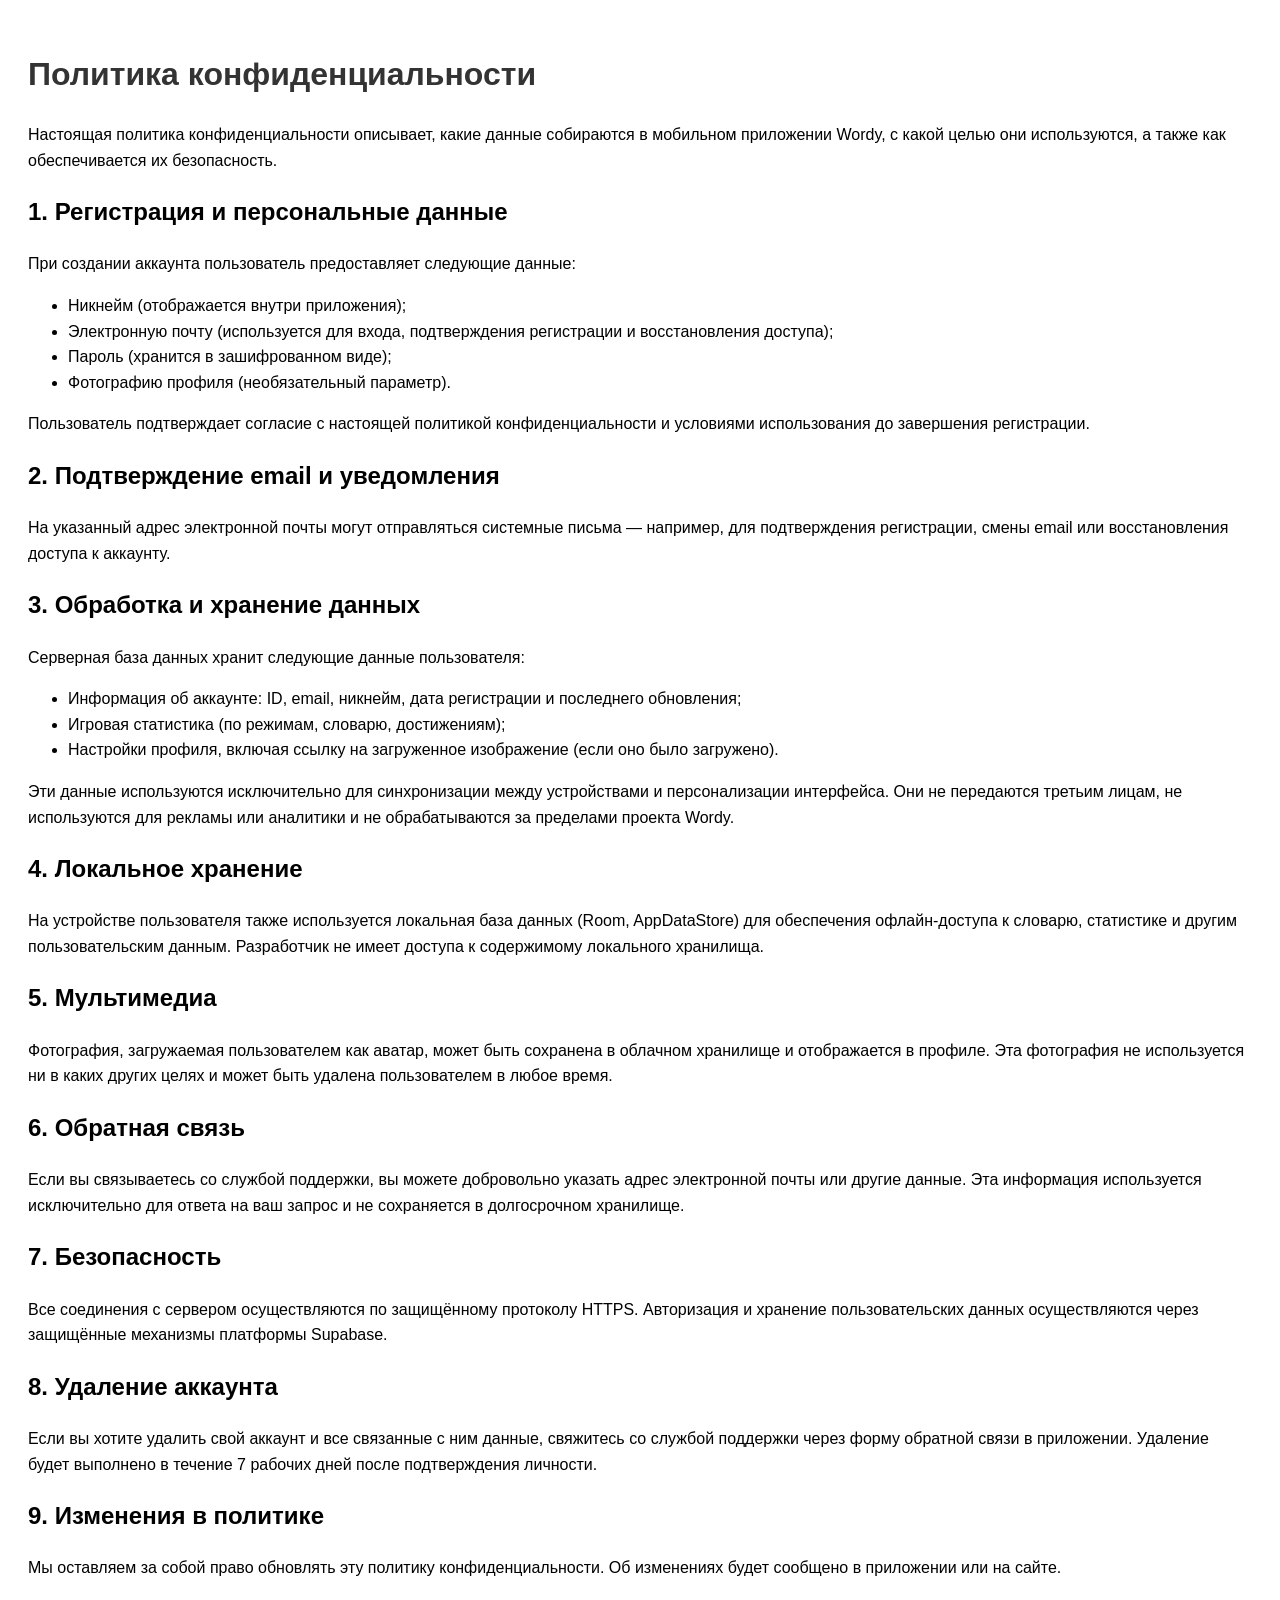
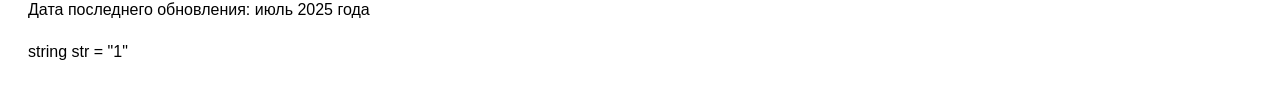
==== privacy_policy.html @ dab936bc "Add files via upload" ====
<!DOCTYPE html>
<html lang="ru">
<head>
  <meta charset="UTF-8" />
  <title>Политика конфиденциальности</title>
  <link rel="icon" type="image/png" href="ic_app.png">
  <style>
    body { font-family: sans-serif; padding: 20px; line-height: 1.6; }
    h1 { color: #333; }
  </style>
</head>
<body>
  <h1>Политика конфиденциальности</h1>
  <p>Настоящая политика конфиденциальности описывает, какие данные собираются в мобильном приложении Wordy, с какой целью они используются, а также как обеспечивается их безопасность.</p>

  <h2>1. Регистрация и персональные данные</h2>
  <p>При создании аккаунта пользователь предоставляет следующие данные:</p>
  <ul>
    <li>Никнейм (отображается внутри приложения);</li>
    <li>Электронную почту (используется для входа, подтверждения регистрации и восстановления доступа);</li>
    <li>Пароль (хранится в зашифрованном виде);</li>
    <li>Фотографию профиля (необязательный параметр).</li>
  </ul>
  <p>Пользователь подтверждает согласие с настоящей политикой конфиденциальности и условиями использования до завершения регистрации.</p>

  <h2>2. Подтверждение email и уведомления</h2>
  <p>На указанный адрес электронной почты могут отправляться системные письма — например, для подтверждения регистрации, смены email или восстановления доступа к аккаунту.</p>

  <h2>3. Обработка и хранение данных</h2>
  <p>Серверная база данных хранит следующие данные пользователя:</p>
  <ul>
    <li>Информация об аккаунте: ID, email, никнейм, дата регистрации и последнего обновления;</li>
    <li>Игровая статистика (по режимам, словарю, достижениям);</li>
    <li>Настройки профиля, включая ссылку на загруженное изображение (если оно было загружено).</li>
  </ul>
  <p>Эти данные используются исключительно для синхронизации между устройствами и персонализации интерфейса. Они не передаются третьим лицам, не используются для рекламы или аналитики и не обрабатываются за пределами проекта Wordy.</p>

  <h2>4. Локальное хранение</h2>
  <p>На устройстве пользователя также используется локальная база данных (Room, AppDataStore) для обеспечения офлайн-доступа к словарю, статистике и другим пользовательским данным. Разработчик не имеет доступа к содержимому локального хранилища.</p>

  <h2>5. Мультимедиа</h2>
  <p>Фотография, загружаемая пользователем как аватар, может быть сохранена в облачном хранилище и отображается в профиле. Эта фотография не используется ни в каких других целях и может быть удалена пользователем в любое время.</p>

  <h2>6. Обратная связь</h2>
  <p>Если вы связываетесь со службой поддержки, вы можете добровольно указать адрес электронной почты или другие данные. Эта информация используется исключительно для ответа на ваш запрос и не сохраняется в долгосрочном хранилище.</p>

  <h2>7. Безопасность</h2>
  <p>Все соединения с сервером осуществляются по защищённому протоколу HTTPS. Авторизация и хранение пользовательских данных осуществляются через защищённые механизмы платформы Supabase.</p>

  <h2>8. Удаление аккаунта</h2>
  <p>Если вы хотите удалить свой аккаунт и все связанные с ним данные, свяжитесь со службой поддержки через форму обратной связи в приложении. Удаление будет выполнено в течение 7 рабочих дней после подтверждения личности.</p>

  <h2>9. Изменения в политике</h2>
  <p>Мы оставляем за собой право обновлять эту политику конфиденциальности. Об изменениях будет сообщено в приложении или на сайте.</p>

  <p>Дата последнего обновления: июль 2025 года</p>
</body>
</html>

string str = "1"
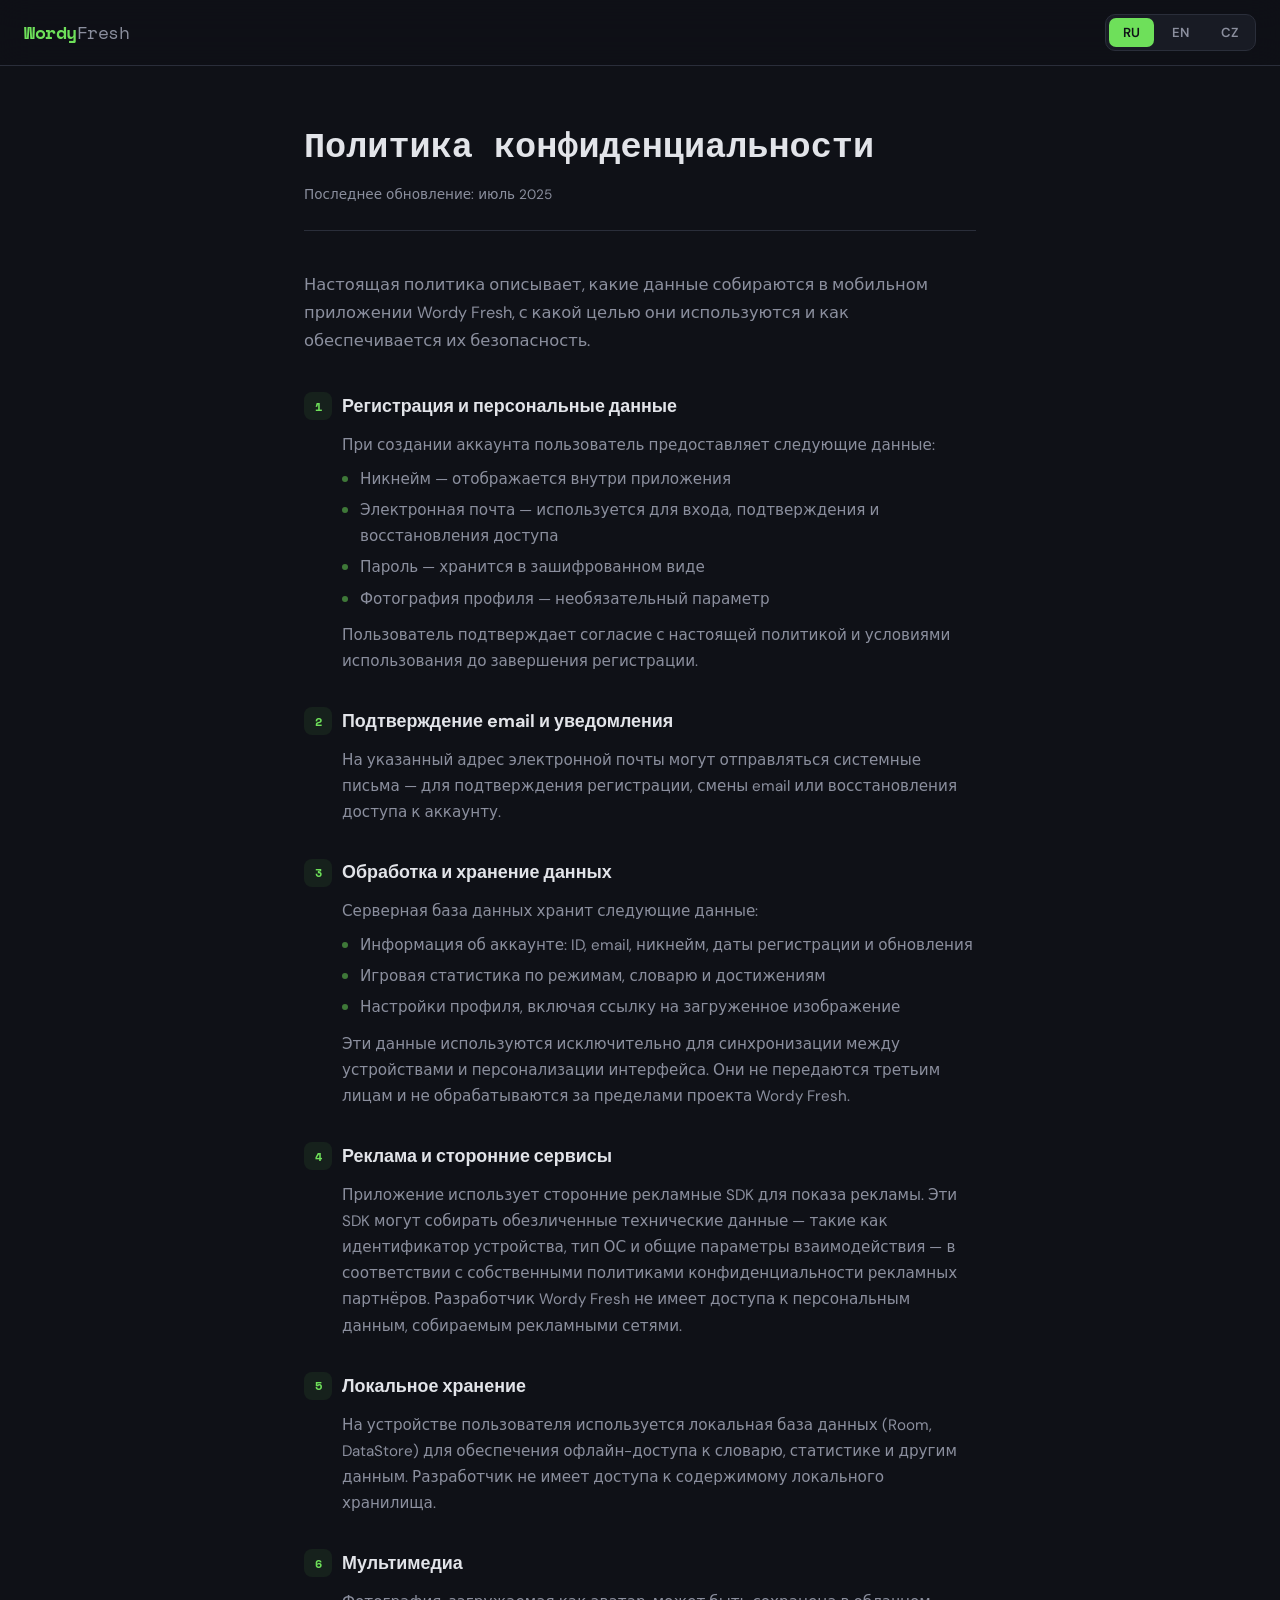
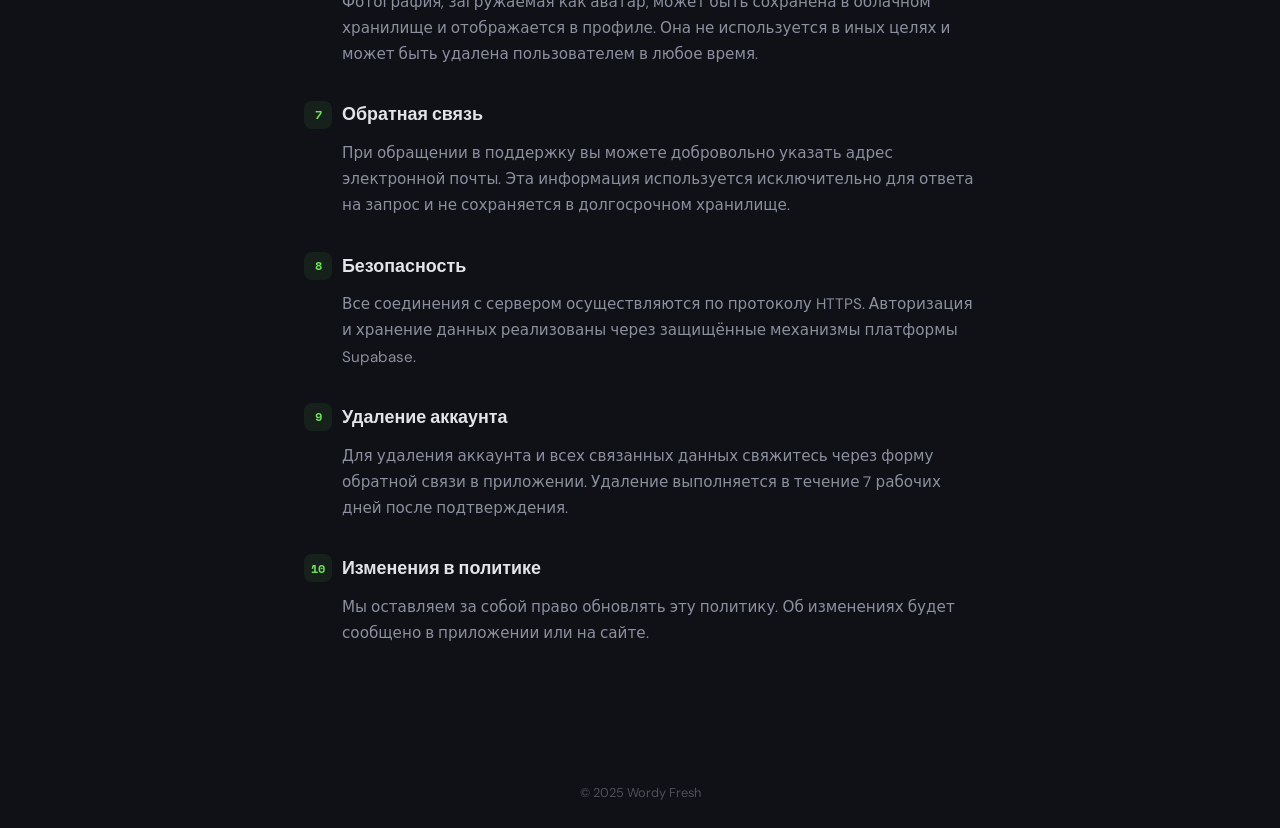
==== commit 7e21b42c: "Update privacy_policy.html" ====
--- a/privacy_policy.html
+++ b/privacy_policy.html
@@ -2,59 +2,397 @@
 <html lang="ru">
 <head>
   <meta charset="UTF-8" />
-  <title>Политика конфиденциальности</title>
-  <link rel="icon" type="image/png" href="ic_app.png">
+  <meta name="viewport" content="width=device-width, initial-scale=1.0" />
+  <title>Wordy Fresh — Privacy Policy</title>
+  <link rel="icon" type="image/png" href="img/ic_app.png">
+  <link href="https://fonts.googleapis.com/css2?family=DM+Sans:ital,wght@0,400;0,500;0,700;1,400&family=Space+Mono:wght@700&display=swap" rel="stylesheet">
   <style>
-    body { font-family: sans-serif; padding: 20px; line-height: 1.6; }
-    h1 { color: #333; }
+    *, *::before, *::after { margin: 0; padding: 0; box-sizing: border-box; }
+
+    :root {
+      --bg: #0f1117;
+      --surface: #181b24;
+      --border: #2a2e3a;
+      --text: #e2e4e9;
+      --text-muted: #8b8f9e;
+      --accent: #6ee05a;
+      --accent-dim: rgba(110, 224, 90, 0.08);
+      --radius: 14px;
+    }
+
+    body {
+      font-family: 'DM Sans', system-ui, sans-serif;
+      background: var(--bg);
+      color: var(--text);
+      line-height: 1.72;
+      min-height: 100vh;
+    }
+
+    .top-bar {
+      position: sticky;
+      top: 0;
+      z-index: 10;
+      display: flex;
+      align-items: center;
+      justify-content: space-between;
+      padding: 14px 24px;
+      background: rgba(15, 17, 23, 0.82);
+      backdrop-filter: blur(16px);
+      -webkit-backdrop-filter: blur(16px);
+      border-bottom: 1px solid var(--border);
+    }
+
+    .logo {
+      font-family: 'Space Mono', monospace;
+      font-size: 1.15rem;
+      font-weight: 700;
+      color: var(--accent);
+      letter-spacing: -0.5px;
+    }
+
+    .logo span { color: var(--text-muted); font-weight: 400; }
+
+    .lang-switch {
+      display: flex;
+      gap: 4px;
+      background: var(--surface);
+      border: 1px solid var(--border);
+      border-radius: 10px;
+      padding: 3px;
+    }
+
+    .lang-btn {
+      font-family: 'DM Sans', sans-serif;
+      font-size: 0.82rem;
+      font-weight: 600;
+      padding: 6px 14px;
+      border: none;
+      border-radius: 7px;
+      background: transparent;
+      color: var(--text-muted);
+      cursor: pointer;
+      transition: all 0.2s ease;
+    }
+
+    .lang-btn:hover { color: var(--text); }
+    .lang-btn.active {
+      background: var(--accent);
+      color: var(--bg);
+    }
+
+    .wrapper {
+      max-width: 720px;
+      margin: 0 auto;
+      padding: 48px 24px 80px;
+    }
+
+    .page-title {
+      font-family: 'Space Mono', monospace;
+      font-size: clamp(1.6rem, 4vw, 2.2rem);
+      font-weight: 700;
+      margin-bottom: 8px;
+      color: var(--text);
+    }
+
+    .updated {
+      font-size: 0.85rem;
+      color: var(--text-muted);
+      margin-bottom: 40px;
+      padding-bottom: 24px;
+      border-bottom: 1px solid var(--border);
+    }
+
+    .intro {
+      font-size: 1.02rem;
+      color: var(--text-muted);
+      margin-bottom: 36px;
+    }
+
+    .section {
+      margin-bottom: 32px;
+    }
+
+    .section-number {
+      display: inline-flex;
+      align-items: center;
+      justify-content: center;
+      width: 28px;
+      height: 28px;
+      font-family: 'Space Mono', monospace;
+      font-size: 0.78rem;
+      font-weight: 700;
+      color: var(--accent);
+      background: var(--accent-dim);
+      border-radius: 8px;
+      margin-right: 10px;
+      flex-shrink: 0;
+    }
+
+    .section-heading {
+      display: flex;
+      align-items: center;
+      margin-bottom: 10px;
+    }
+
+    .section h2 {
+      font-family: 'DM Sans', sans-serif;
+      font-size: 1.12rem;
+      font-weight: 700;
+      color: var(--text);
+    }
+
+    .section p,
+    .section ul {
+      color: var(--text-muted);
+      font-size: 0.95rem;
+      padding-left: 38px;
+    }
+
+    .section ul {
+      list-style: none;
+      margin-top: 8px;
+    }
+
+    .section ul li {
+      position: relative;
+      padding-left: 18px;
+      margin-bottom: 5px;
+    }
+
+    .section ul li::before {
+      content: '';
+      position: absolute;
+      left: 0;
+      top: 10px;
+      width: 6px;
+      height: 6px;
+      border-radius: 50%;
+      background: var(--accent);
+      opacity: 0.5;
+    }
+
+    .section p + p,
+    .section ul + p {
+      margin-top: 10px;
+    }
+
+    .lang-content { display: none; }
+    .lang-content.visible { display: block; }
+
+    .footer {
+      text-align: center;
+      padding: 24px;
+      font-size: 0.8rem;
+      color: var(--text-muted);
+      opacity: 0.5;
+    }
+
+    .lang-content.visible .section {
+      animation: slideUp 0.3s ease both;
+    }
+    .lang-content.visible .section:nth-child(2) { animation-delay: 0.03s; }
+    .lang-content.visible .section:nth-child(3) { animation-delay: 0.06s; }
+    .lang-content.visible .section:nth-child(4) { animation-delay: 0.09s; }
+    .lang-content.visible .section:nth-child(5) { animation-delay: 0.12s; }
+    .lang-content.visible .section:nth-child(6) { animation-delay: 0.15s; }
+    .lang-content.visible .section:nth-child(7) { animation-delay: 0.18s; }
+    .lang-content.visible .section:nth-child(8) { animation-delay: 0.21s; }
+    .lang-content.visible .section:nth-child(9) { animation-delay: 0.24s; }
+    .lang-content.visible .section:nth-child(10) { animation-delay: 0.27s; }
+    .lang-content.visible .section:nth-child(11) { animation-delay: 0.30s; }
+
+    @keyframes slideUp {
+      from { opacity: 0; transform: translateY(12px); }
+      to   { opacity: 1; transform: translateY(0); }
+    }
+
+    @media (max-width: 480px) {
+      .top-bar { padding: 12px 16px; }
+      .wrapper { padding: 32px 18px 60px; }
+      .lang-btn { padding: 5px 10px; font-size: 0.78rem; }
+      .section p, .section ul { padding-left: 0; }
+    }
   </style>
 </head>
 <body>
-  <h1>Политика конфиденциальности</h1>
-  <p>Настоящая политика конфиденциальности описывает, какие данные собираются в мобильном приложении Wordy, с какой целью они используются, а также как обеспечивается их безопасность.</p>
-
-  <h2>1. Регистрация и персональные данные</h2>
-  <p>При создании аккаунта пользователь предоставляет следующие данные:</p>
-  <ul>
-    <li>Никнейм (отображается внутри приложения);</li>
-    <li>Электронную почту (используется для входа, подтверждения регистрации и восстановления доступа);</li>
-    <li>Пароль (хранится в зашифрованном виде);</li>
-    <li>Фотографию профиля (необязательный параметр).</li>
-  </ul>
-  <p>Пользователь подтверждает согласие с настоящей политикой конфиденциальности и условиями использования до завершения регистрации.</p>
-
-  <h2>2. Подтверждение email и уведомления</h2>
-  <p>На указанный адрес электронной почты могут отправляться системные письма — например, для подтверждения регистрации, смены email или восстановления доступа к аккаунту.</p>
-
-  <h2>3. Обработка и хранение данных</h2>
-  <p>Серверная база данных хранит следующие данные пользователя:</p>
-  <ul>
-    <li>Информация об аккаунте: ID, email, никнейм, дата регистрации и последнего обновления;</li>
-    <li>Игровая статистика (по режимам, словарю, достижениям);</li>
-    <li>Настройки профиля, включая ссылку на загруженное изображение (если оно было загружено).</li>
-  </ul>
-  <p>Эти данные используются исключительно для синхронизации между устройствами и персонализации интерфейса. Они не передаются третьим лицам, не используются для рекламы или аналитики и не обрабатываются за пределами проекта Wordy.</p>
-
-  <h2>4. Локальное хранение</h2>
-  <p>На устройстве пользователя также используется локальная база данных (Room, AppDataStore) для обеспечения офлайн-доступа к словарю, статистике и другим пользовательским данным. Разработчик не имеет доступа к содержимому локального хранилища.</p>
-
-  <h2>5. Мультимедиа</h2>
-  <p>Фотография, загружаемая пользователем как аватар, может быть сохранена в облачном хранилище и отображается в профиле. Эта фотография не используется ни в каких других целях и может быть удалена пользователем в любое время.</p>
-
-  <h2>6. Обратная связь</h2>
-  <p>Если вы связываетесь со службой поддержки, вы можете добровольно указать адрес электронной почты или другие данные. Эта информация используется исключительно для ответа на ваш запрос и не сохраняется в долгосрочном хранилище.</p>
-
-  <h2>7. Безопасность</h2>
-  <p>Все соединения с сервером осуществляются по защищённому протоколу HTTPS. Авторизация и хранение пользовательских данных осуществляются через защищённые механизмы платформы Supabase.</p>
-
-  <h2>8. Удаление аккаунта</h2>
-  <p>Если вы хотите удалить свой аккаунт и все связанные с ним данные, свяжитесь со службой поддержки через форму обратной связи в приложении. Удаление будет выполнено в течение 7 рабочих дней после подтверждения личности.</p>
-
-  <h2>9. Изменения в политике</h2>
-  <p>Мы оставляем за собой право обновлять эту политику конфиденциальности. Об изменениях будет сообщено в приложении или на сайте.</p>
-
-  <p>Дата последнего обновления: июль 2025 года</p>
+
+  <header class="top-bar">
+    <div class="logo">Wordy<span>Fresh</span></div>
+    <nav class="lang-switch">
+      <button class="lang-btn active" data-lang="ru">RU</button>
+      <button class="lang-btn" data-lang="en">EN</button>
+      <button class="lang-btn" data-lang="cs">CZ</button>
+    </nav>
+  </header>
+
+  <main class="wrapper">
+
+    <!-- ════════ RUSSIAN ════════ -->
+    <div class="lang-content visible" id="lang-ru">
+      <h1 class="page-title">Политика конфиденциальности</h1>
+      <p class="updated">Последнее обновление: июль 2025</p>
+      <p class="intro">Настоящая политика описывает, какие данные собираются в мобильном приложении Wordy Fresh, с какой целью они используются и как обеспечивается их безопасность.</p>
+
+      <div class="section"><div class="section-heading"><span class="section-number">1</span><h2>Регистрация и персональные данные</h2></div>
+        <p>При создании аккаунта пользователь предоставляет следующие данные:</p>
+        <ul>
+          <li>Никнейм — отображается внутри приложения</li>
+          <li>Электронная почта — используется для входа, подтверждения и восстановления доступа</li>
+          <li>Пароль — хранится в зашифрованном виде</li>
+          <li>Фотография профиля — необязательный параметр</li>
+        </ul>
+        <p>Пользователь подтверждает согласие с настоящей политикой и условиями использования до завершения регистрации.</p></div>
+
+      <div class="section"><div class="section-heading"><span class="section-number">2</span><h2>Подтверждение email и уведомления</h2></div>
+        <p>На указанный адрес электронной почты могут отправляться системные письма — для подтверждения регистрации, смены email или восстановления доступа к аккаунту.</p></div>
+
+      <div class="section"><div class="section-heading"><span class="section-number">3</span><h2>Обработка и хранение данных</h2></div>
+        <p>Серверная база данных хранит следующие данные:</p>
+        <ul>
+          <li>Информация об аккаунте: ID, email, никнейм, даты регистрации и обновления</li>
+          <li>Игровая статистика по режимам, словарю и достижениям</li>
+          <li>Настройки профиля, включая ссылку на загруженное изображение</li>
+        </ul>
+        <p>Эти данные используются исключительно для синхронизации между устройствами и персонализации интерфейса. Они не передаются третьим лицам и не обрабатываются за пределами проекта Wordy Fresh.</p></div>
+
+      <div class="section"><div class="section-heading"><span class="section-number">4</span><h2>Реклама и сторонние сервисы</h2></div>
+        <p>Приложение использует сторонние рекламные SDK для показа рекламы. Эти SDK могут собирать обезличенные технические данные — такие как идентификатор устройства, тип ОС и общие параметры взаимодействия — в соответствии с собственными политиками конфиденциальности рекламных партнёров. Разработчик Wordy Fresh не имеет доступа к персональным данным, собираемым рекламными сетями.</p></div>
+
+      <div class="section"><div class="section-heading"><span class="section-number">5</span><h2>Локальное хранение</h2></div>
+        <p>На устройстве пользователя используется локальная база данных (Room, DataStore) для обеспечения офлайн-доступа к словарю, статистике и другим данным. Разработчик не имеет доступа к содержимому локального хранилища.</p></div>
+
+      <div class="section"><div class="section-heading"><span class="section-number">6</span><h2>Мультимедиа</h2></div>
+        <p>Фотография, загружаемая как аватар, может быть сохранена в облачном хранилище и отображается в профиле. Она не используется в иных целях и может быть удалена пользователем в любое время.</p></div>
+
+      <div class="section"><div class="section-heading"><span class="section-number">7</span><h2>Обратная связь</h2></div>
+        <p>При обращении в поддержку вы можете добровольно указать адрес электронной почты. Эта информация используется исключительно для ответа на запрос и не сохраняется в долгосрочном хранилище.</p></div>
+
+      <div class="section"><div class="section-heading"><span class="section-number">8</span><h2>Безопасность</h2></div>
+        <p>Все соединения с сервером осуществляются по протоколу HTTPS. Авторизация и хранение данных реализованы через защищённые механизмы платформы Supabase.</p></div>
+
+      <div class="section"><div class="section-heading"><span class="section-number">9</span><h2>Удаление аккаунта</h2></div>
+        <p>Для удаления аккаунта и всех связанных данных свяжитесь через форму обратной связи в приложении. Удаление выполняется в течение 7 рабочих дней после подтверждения.</p></div>
+
+      <div class="section"><div class="section-heading"><span class="section-number">10</span><h2>Изменения в политике</h2></div>
+        <p>Мы оставляем за собой право обновлять эту политику. Об изменениях будет сообщено в приложении или на сайте.</p></div>
+    </div>
+
+    <!-- ════════ ENGLISH ════════ -->
+    <div class="lang-content" id="lang-en">
+      <h1 class="page-title">Privacy Policy</h1>
+      <p class="updated">Last updated: July 2025</p>
+      <p class="intro">This policy describes what data is collected by the Wordy Fresh mobile application, how it is used, and how its security is ensured.</p>
+
+      <div class="section"><div class="section-heading"><span class="section-number">1</span><h2>Registration &amp; Personal Data</h2></div>
+        <p>When creating an account, the user provides the following information:</p>
+        <ul>
+          <li>Nickname — displayed within the app</li>
+          <li>Email address — used for login, confirmation, and account recovery</li>
+          <li>Password — stored in encrypted form</li>
+          <li>Profile photo — optional</li>
+        </ul>
+        <p>The user confirms agreement with this privacy policy and the terms of use before completing registration.</p></div>
+
+      <div class="section"><div class="section-heading"><span class="section-number">2</span><h2>Email Verification &amp; Notifications</h2></div>
+        <p>System emails may be sent to the provided email address — for registration confirmation, email changes, or account recovery.</p></div>
+
+      <div class="section"><div class="section-heading"><span class="section-number">3</span><h2>Data Processing &amp; Storage</h2></div>
+        <p>The server database stores the following user data:</p>
+        <ul>
+          <li>Account information: ID, email, nickname, registration and update dates</li>
+          <li>Game statistics by mode, dictionary, and achievements</li>
+          <li>Profile settings, including a link to the uploaded image</li>
+        </ul>
+        <p>This data is used solely for cross-device synchronization and interface personalization. It is not shared with third parties and is not processed outside the Wordy Fresh project.</p></div>
+
+      <div class="section"><div class="section-heading"><span class="section-number">4</span><h2>Advertising &amp; Third-Party Services</h2></div>
+        <p>The app uses third-party advertising SDKs to display ads. These SDKs may collect anonymized technical data — such as device identifier, OS type, and general interaction parameters — in accordance with the advertising partners' own privacy policies. The developer of Wordy Fresh does not have access to personal data collected by ad networks.</p></div>
+
+      <div class="section"><div class="section-heading"><span class="section-number">5</span><h2>Local Storage</h2></div>
+        <p>A local database (Room, DataStore) is used on the user's device to provide offline access to the dictionary, statistics, and other data. The developer does not have access to the contents of local storage.</p></div>
+
+      <div class="section"><div class="section-heading"><span class="section-number">6</span><h2>Media</h2></div>
+        <p>A photo uploaded as an avatar may be stored in cloud storage and displayed in the user's profile. It is not used for any other purpose and can be deleted by the user at any time.</p></div>
+
+      <div class="section"><div class="section-heading"><span class="section-number">7</span><h2>Feedback</h2></div>
+        <p>When contacting support, you may voluntarily provide your email address. This information is used solely to respond to your request and is not retained in long-term storage.</p></div>
+
+      <div class="section"><div class="section-heading"><span class="section-number">8</span><h2>Security</h2></div>
+        <p>All server connections are made over HTTPS. Authentication and data storage are implemented through the secure mechanisms of the Supabase platform.</p></div>
+
+      <div class="section"><div class="section-heading"><span class="section-number">9</span><h2>Account Deletion</h2></div>
+        <p>To delete your account and all associated data, contact us via the in-app feedback form. Deletion is completed within 7 business days after confirmation.</p></div>
+
+      <div class="section"><div class="section-heading"><span class="section-number">10</span><h2>Policy Changes</h2></div>
+        <p>We reserve the right to update this policy. Changes will be communicated through the app or on the website.</p></div>
+    </div>
+
+    <!-- ════════ CZECH ════════ -->
+    <div class="lang-content" id="lang-cs">
+      <h1 class="page-title">Zásady ochrany osobních údajů</h1>
+      <p class="updated">Poslední aktualizace: červenec 2025</p>
+      <p class="intro">Tyto zásady popisují, jaká data mobilní aplikace Wordy Fresh shromažďuje, za jakým účelem je používá a jak zajišťuje jejich bezpečnost.</p>
+
+      <div class="section"><div class="section-heading"><span class="section-number">1</span><h2>Registrace a osobní údaje</h2></div>
+        <p>Při vytváření účtu uživatel poskytne následující údaje:</p>
+        <ul>
+          <li>Přezdívka — zobrazuje se v aplikaci</li>
+          <li>E-mailová adresa — slouží k přihlášení, potvrzení a obnovení přístupu</li>
+          <li>Heslo — uloženo v zašifrované podobě</li>
+          <li>Profilová fotografie — volitelný údaj</li>
+        </ul>
+        <p>Uživatel potvrzuje souhlas s těmito zásadami a podmínkami používání před dokončením registrace.</p></div>
+
+      <div class="section"><div class="section-heading"><span class="section-number">2</span><h2>Ověření e-mailu a oznámení</h2></div>
+        <p>Na zadanou e-mailovou adresu mohou být zasílány systémové zprávy — pro potvrzení registrace, změnu e-mailu nebo obnovení přístupu k účtu.</p></div>
+
+      <div class="section"><div class="section-heading"><span class="section-number">3</span><h2>Zpracování a ukládání dat</h2></div>
+        <p>Serverová databáze uchovává následující údaje:</p>
+        <ul>
+          <li>Informace o účtu: ID, e-mail, přezdívka, datum registrace a aktualizace</li>
+          <li>Herní statistiky podle režimu, slovníku a úspěchů</li>
+          <li>Nastavení profilu včetně odkazu na nahraný obrázek</li>
+        </ul>
+        <p>Tato data slouží výhradně k synchronizaci mezi zařízeními a personalizaci rozhraní. Nejsou sdílena s třetími stranami a nejsou zpracovávána mimo projekt Wordy Fresh.</p></div>
+
+      <div class="section"><div class="section-heading"><span class="section-number">4</span><h2>Reklama a služby třetích stran</h2></div>
+        <p>Aplikace využívá reklamní SDK třetích stran k zobrazování reklam. Tyto SDK mohou shromažďovat anonymizovaná technická data — jako identifikátor zařízení, typ OS a obecné parametry interakce — v souladu s vlastními zásadami ochrany soukromí reklamních partnerů. Vývojář Wordy Fresh nemá přístup k osobním údajům shromážděným reklamními sítěmi.</p></div>
+
+      <div class="section"><div class="section-heading"><span class="section-number">5</span><h2>Místní úložiště</h2></div>
+        <p>Na zařízení uživatele se používá místní databáze (Room, DataStore) pro offline přístup ke slovníku, statistikám a dalším údajům. Vývojář nemá přístup k obsahu místního úložiště.</p></div>
+
+      <div class="section"><div class="section-heading"><span class="section-number">6</span><h2>Multimédia</h2></div>
+        <p>Fotografie nahraná jako avatar může být uložena v cloudovém úložišti a zobrazena v profilu. Není používána k žádným jiným účelům a uživatel ji může kdykoli smazat.</p></div>
+
+      <div class="section"><div class="section-heading"><span class="section-number">7</span><h2>Zpětná vazba</h2></div>
+        <p>Při kontaktování podpory můžete dobrovolně uvést svou e-mailovou adresu. Tyto údaje slouží výhradně k odpovědi na váš dotaz a nejsou dlouhodobě uchovávány.</p></div>
+
+      <div class="section"><div class="section-heading"><span class="section-number">8</span><h2>Bezpečnost</h2></div>
+        <p>Veškerá spojení se serverem probíhají prostřednictvím protokolu HTTPS. Autentizace a ukládání dat jsou realizovány prostřednictvím zabezpečených mechanismů platformy Supabase.</p></div>
+
+      <div class="section"><div class="section-heading"><span class="section-number">9</span><h2>Smazání účtu</h2></div>
+        <p>Pro smazání účtu a všech souvisejících dat nás kontaktujte prostřednictvím formuláře zpětné vazby v aplikaci. Smazání bude provedeno do 7 pracovních dnů po potvrzení.</p></div>
+
+      <div class="section"><div class="section-heading"><span class="section-number">10</span><h2>Změny zásad</h2></div>
+        <p>Vyhrazujeme si právo tyto zásady aktualizovat. O změnách budeme informovat prostřednictvím aplikace nebo na webových stránkách.</p></div>
+    </div>
+
+  </main>
+
+  <footer class="footer">© 2025 Wordy Fresh</footer>
+
+  <script>
+    document.querySelectorAll('.lang-btn').forEach(btn => {
+      btn.addEventListener('click', () => {
+        document.querySelectorAll('.lang-btn').forEach(b => b.classList.remove('active'));
+        btn.classList.add('active');
+
+        const lang = btn.dataset.lang;
+        document.documentElement.lang = lang;
+        document.querySelectorAll('.lang-content').forEach(c => c.classList.remove('visible'));
+        document.getElementById('lang-' + lang).classList.add('visible');
+      });
+    });
+  </script>
 </body>
 </html>
-
-string str = "1"
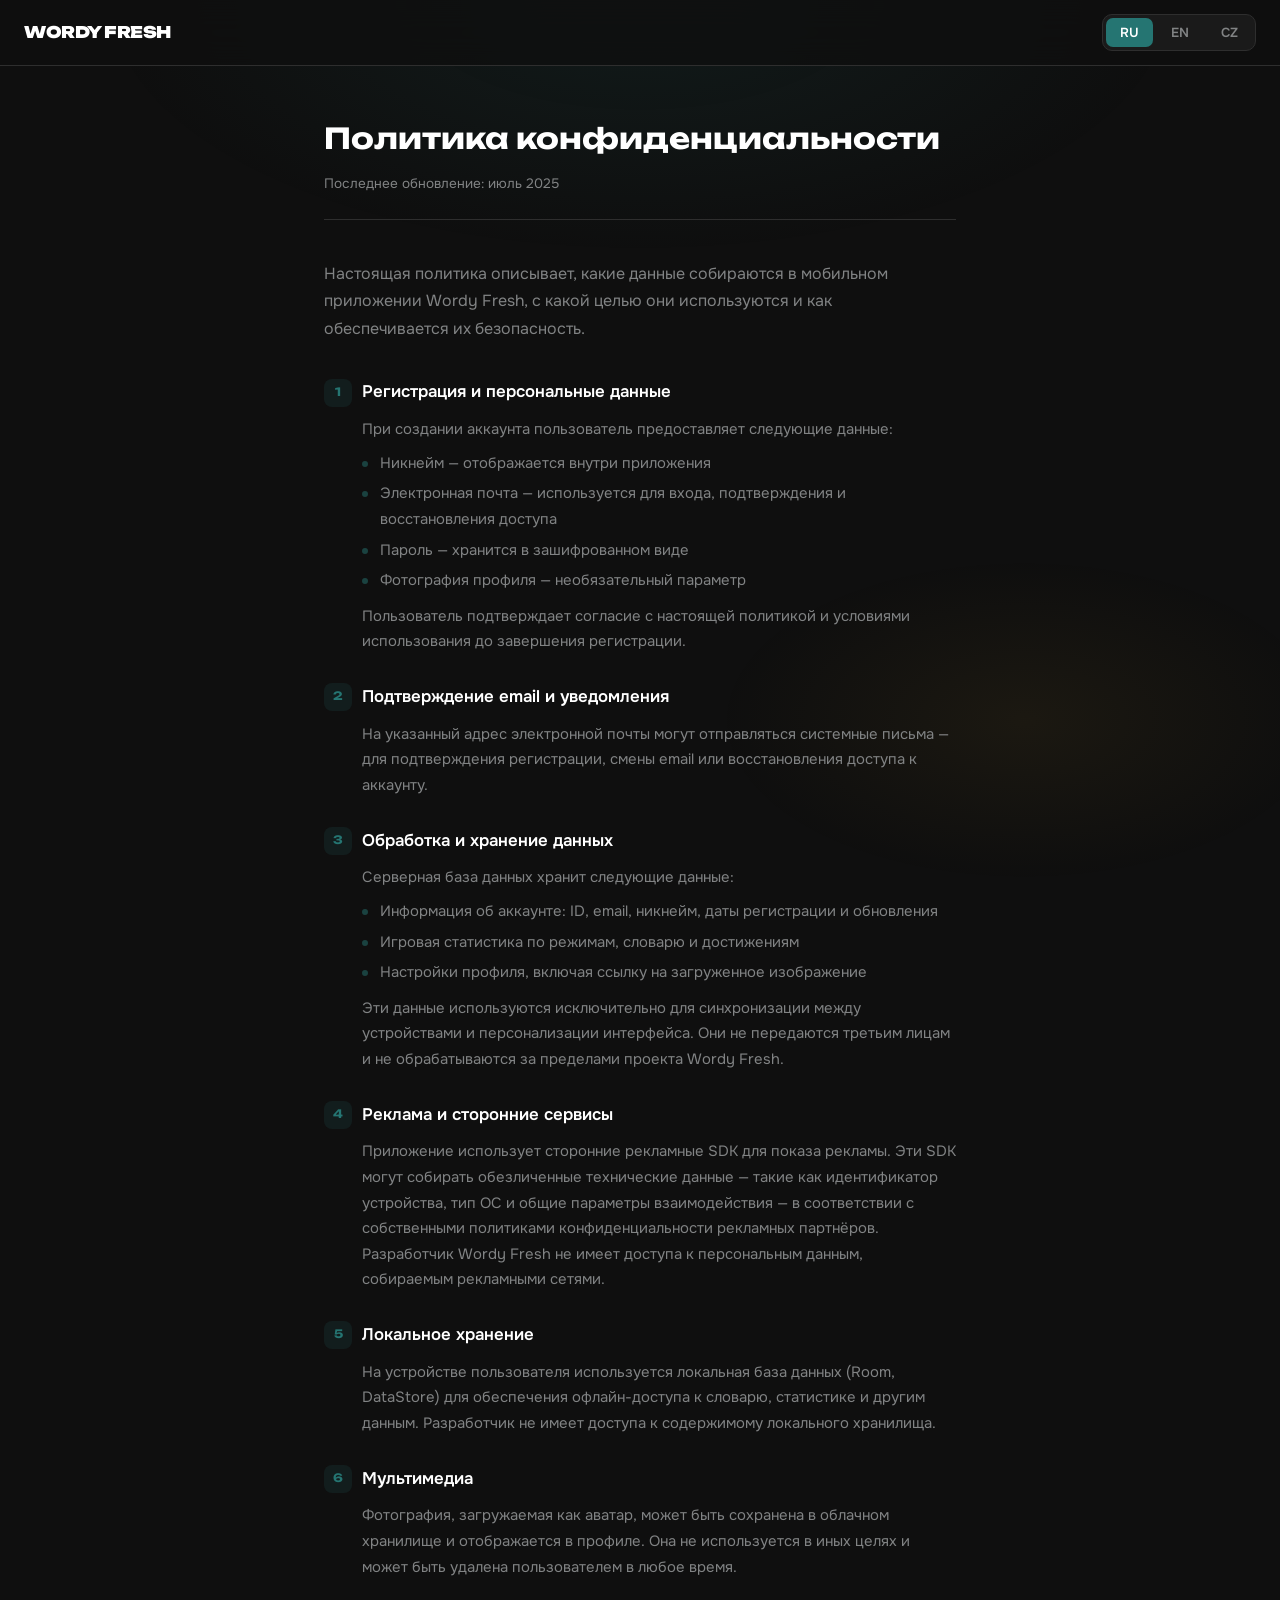
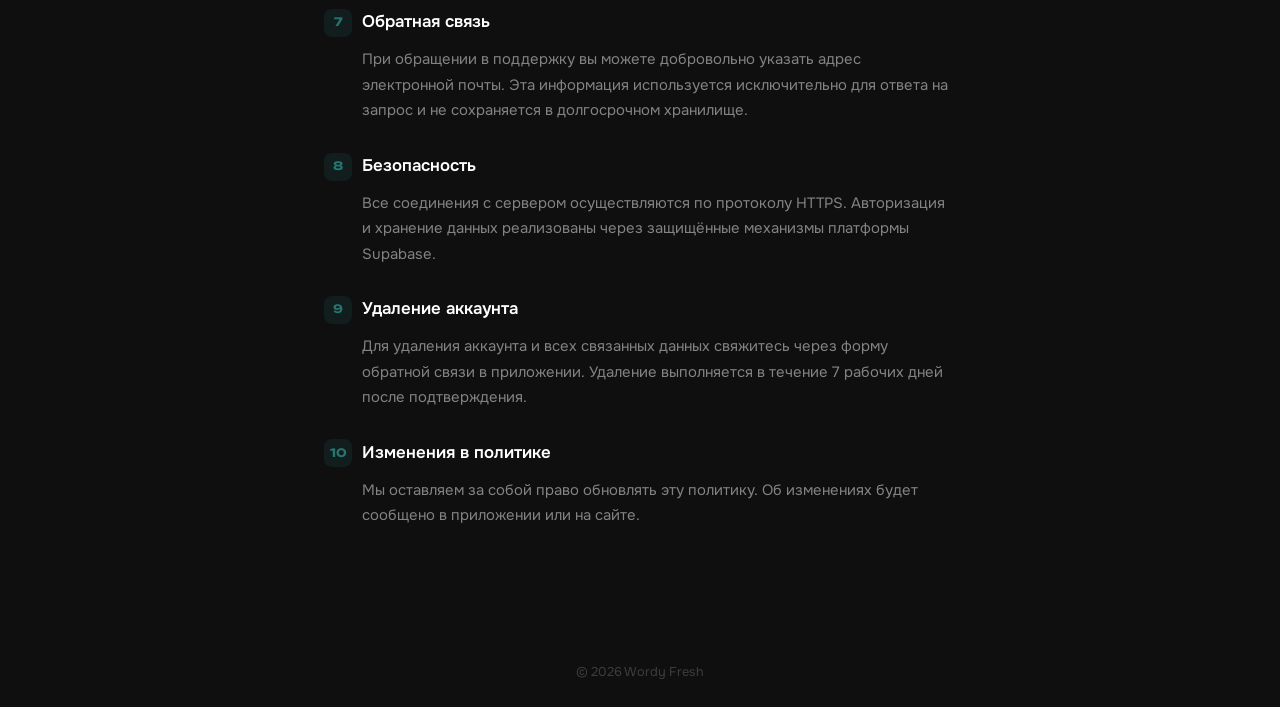
==== commit 7eae40ea: "Update privacy_policy.html" ====
--- a/privacy_policy.html
+++ b/privacy_policy.html
@@ -4,28 +4,39 @@
   <meta charset="UTF-8" />
   <meta name="viewport" content="width=device-width, initial-scale=1.0" />
   <title>Wordy Fresh — Privacy Policy</title>
-  <link rel="icon" type="image/png" href="img/ic_app.png">
-  <link href="https://fonts.googleapis.com/css2?family=DM+Sans:ital,wght@0,400;0,500;0,700;1,400&family=Space+Mono:wght@700&display=swap" rel="stylesheet">
+  <link rel="icon" type="image/png" href="img/icon_app_without_bg.png">
+  <link href="https://fonts.googleapis.com/css2?family=Unbounded:wght@700;900&family=Onest:wght@400;600&display=swap" rel="stylesheet">
   <style>
     *, *::before, *::after { margin: 0; padding: 0; box-sizing: border-box; }
 
     :root {
-      --bg: #0f1117;
-      --surface: #181b24;
-      --border: #2a2e3a;
-      --text: #e2e4e9;
-      --text-muted: #8b8f9e;
-      --accent: #6ee05a;
-      --accent-dim: rgba(110, 224, 90, 0.08);
-      --radius: 14px;
+      --bg: #0f0f0f;
+      --surface: #1a1a1a;
+      --border: #2e2e2e;
+      --green: #257572;
+      --yellow: #E4AF34;
+      --gray: #595959;
+      --text: #ffffff;
+      --muted: #818384;
     }
 
     body {
-      font-family: 'DM Sans', system-ui, sans-serif;
+      font-family: 'Onest', sans-serif;
       background: var(--bg);
       color: var(--text);
       line-height: 1.72;
-      min-height: 100vh;
+      min-height: 100dvh;
+      position: relative;
+    }
+
+    body::before {
+      content: '';
+      position: fixed;
+      inset: 0;
+      background:
+        radial-gradient(ellipse 60% 40% at 50% 0%, rgba(37,117,114,0.12) 0%, transparent 70%),
+        radial-gradient(ellipse 40% 30% at 80% 80%, rgba(228,175,52,0.06) 0%, transparent 60%);
+      pointer-events: none;
     }
 
     .top-bar {
@@ -36,21 +47,18 @@
       align-items: center;
       justify-content: space-between;
       padding: 14px 24px;
-      background: rgba(15, 17, 23, 0.82);
+      background: rgba(15, 15, 15, 0.82);
       backdrop-filter: blur(16px);
       -webkit-backdrop-filter: blur(16px);
       border-bottom: 1px solid var(--border);
     }
 
     .logo {
-      font-family: 'Space Mono', monospace;
-      font-size: 1.15rem;
-      font-weight: 700;
-      color: var(--accent);
+      font-family: 'Unbounded', sans-serif;
+      font-size: 1rem;
+      font-weight: 900;
       letter-spacing: -0.5px;
     }
-
-    .logo span { color: var(--text-muted); font-weight: 400; }
 
     .lang-switch {
       display: flex;
@@ -62,54 +70,57 @@
     }
 
     .lang-btn {
-      font-family: 'DM Sans', sans-serif;
+      font-family: 'Onest', sans-serif;
       font-size: 0.82rem;
       font-weight: 600;
       padding: 6px 14px;
       border: none;
       border-radius: 7px;
       background: transparent;
-      color: var(--text-muted);
+      color: var(--muted);
       cursor: pointer;
-      transition: all 0.2s ease;
+      transition: opacity 0.15s, transform 0.15s, background 0.15s, color 0.15s;
     }
 
     .lang-btn:hover { color: var(--text); }
-    .lang-btn.active {
-      background: var(--accent);
-      color: var(--bg);
-    }
+    .lang-btn:active { opacity: 0.8; transform: scale(0.96); }
+    .lang-btn.active { background: var(--green); color: #fff; }
 
     .wrapper {
-      max-width: 720px;
+      max-width: 680px;
       margin: 0 auto;
       padding: 48px 24px 80px;
+      position: relative;
+      z-index: 1;
     }
 
     .page-title {
-      font-family: 'Space Mono', monospace;
-      font-size: clamp(1.6rem, 4vw, 2.2rem);
+      font-family: 'Unbounded', sans-serif;
+      font-size: clamp(1.3rem, 4vw, 1.8rem);
       font-weight: 700;
       margin-bottom: 8px;
-      color: var(--text);
     }
 
     .updated {
       font-size: 0.85rem;
-      color: var(--text-muted);
+      color: var(--muted);
       margin-bottom: 40px;
       padding-bottom: 24px;
       border-bottom: 1px solid var(--border);
     }
 
     .intro {
-      font-size: 1.02rem;
-      color: var(--text-muted);
+      font-size: 1rem;
+      color: var(--muted);
       margin-bottom: 36px;
     }
 
-    .section {
-      margin-bottom: 32px;
+    .section { margin-bottom: 28px; }
+
+    .section-heading {
+      display: flex;
+      align-items: center;
+      margin-bottom: 10px;
     }
 
     .section-number {
@@ -118,33 +129,26 @@
       justify-content: center;
       width: 28px;
       height: 28px;
-      font-family: 'Space Mono', monospace;
-      font-size: 0.78rem;
+      font-family: 'Unbounded', sans-serif;
+      font-size: 0.72rem;
       font-weight: 700;
-      color: var(--accent);
-      background: var(--accent-dim);
+      color: var(--green);
+      background: rgba(37, 117, 114, 0.15);
       border-radius: 8px;
       margin-right: 10px;
       flex-shrink: 0;
     }
 
-    .section-heading {
-      display: flex;
-      align-items: center;
-      margin-bottom: 10px;
-    }
-
     .section h2 {
-      font-family: 'DM Sans', sans-serif;
-      font-size: 1.12rem;
-      font-weight: 700;
-      color: var(--text);
+      font-family: 'Onest', sans-serif;
+      font-size: 1.05rem;
+      font-weight: 600;
     }
 
     .section p,
     .section ul {
-      color: var(--text-muted);
-      font-size: 0.95rem;
+      color: var(--muted);
+      font-size: 0.93rem;
       padding-left: 38px;
     }
 
@@ -167,7 +171,7 @@
       width: 6px;
       height: 6px;
       border-radius: 50%;
-      background: var(--accent);
+      background: var(--green);
       opacity: 0.5;
     }
 
@@ -183,12 +187,12 @@
       text-align: center;
       padding: 24px;
       font-size: 0.8rem;
-      color: var(--text-muted);
-      opacity: 0.5;
+      color: var(--muted);
+      opacity: 0.4;
     }
 
     .lang-content.visible .section {
-      animation: slideUp 0.3s ease both;
+      animation: fadeUp 0.35s ease both;
     }
     .lang-content.visible .section:nth-child(2) { animation-delay: 0.03s; }
     .lang-content.visible .section:nth-child(3) { animation-delay: 0.06s; }
@@ -201,8 +205,8 @@
     .lang-content.visible .section:nth-child(10) { animation-delay: 0.27s; }
     .lang-content.visible .section:nth-child(11) { animation-delay: 0.30s; }
 
-    @keyframes slideUp {
-      from { opacity: 0; transform: translateY(12px); }
+    @keyframes fadeUp {
+      from { opacity: 0; transform: translateY(16px); }
       to   { opacity: 1; transform: translateY(0); }
     }
 
@@ -217,7 +221,7 @@
 <body>
 
   <header class="top-bar">
-    <div class="logo">Wordy<span>Fresh</span></div>
+    <div class="logo">WORDY FRESH</div>
     <nav class="lang-switch">
       <button class="lang-btn active" data-lang="ru">RU</button>
       <button class="lang-btn" data-lang="en">EN</button>
@@ -227,7 +231,7 @@
 
   <main class="wrapper">
 
-    <!-- ════════ RUSSIAN ════════ -->
+    <!-- ═══ RU ═══ -->
     <div class="lang-content visible" id="lang-ru">
       <h1 class="page-title">Политика конфиденциальности</h1>
       <p class="updated">Последнее обновление: июль 2025</p>
@@ -277,7 +281,7 @@
         <p>Мы оставляем за собой право обновлять эту политику. Об изменениях будет сообщено в приложении или на сайте.</p></div>
     </div>
 
-    <!-- ════════ ENGLISH ════════ -->
+    <!-- ═══ EN ═══ -->
     <div class="lang-content" id="lang-en">
       <h1 class="page-title">Privacy Policy</h1>
       <p class="updated">Last updated: July 2025</p>
@@ -327,7 +331,7 @@
         <p>We reserve the right to update this policy. Changes will be communicated through the app or on the website.</p></div>
     </div>
 
-    <!-- ════════ CZECH ════════ -->
+    <!-- ═══ CZ ═══ -->
     <div class="lang-content" id="lang-cs">
       <h1 class="page-title">Zásady ochrany osobních údajů</h1>
       <p class="updated">Poslední aktualizace: červenec 2025</p>
@@ -379,20 +383,8 @@
 
   </main>
 
-  <footer class="footer">© 2025 Wordy Fresh</footer>
-
-  <script>
-    document.querySelectorAll('.lang-btn').forEach(btn => {
-      btn.addEventListener('click', () => {
-        document.querySelectorAll('.lang-btn').forEach(b => b.classList.remove('active'));
-        btn.classList.add('active');
-
-        const lang = btn.dataset.lang;
-        document.documentElement.lang = lang;
-        document.querySelectorAll('.lang-content').forEach(c => c.classList.remove('visible'));
-        document.getElementById('lang-' + lang).classList.add('visible');
-      });
-    });
-  </script>
+  <footer class="footer">© 2026 Wordy Fresh</footer>
+  
+ <script src="change_lang.js"></script>
 </body>
 </html>
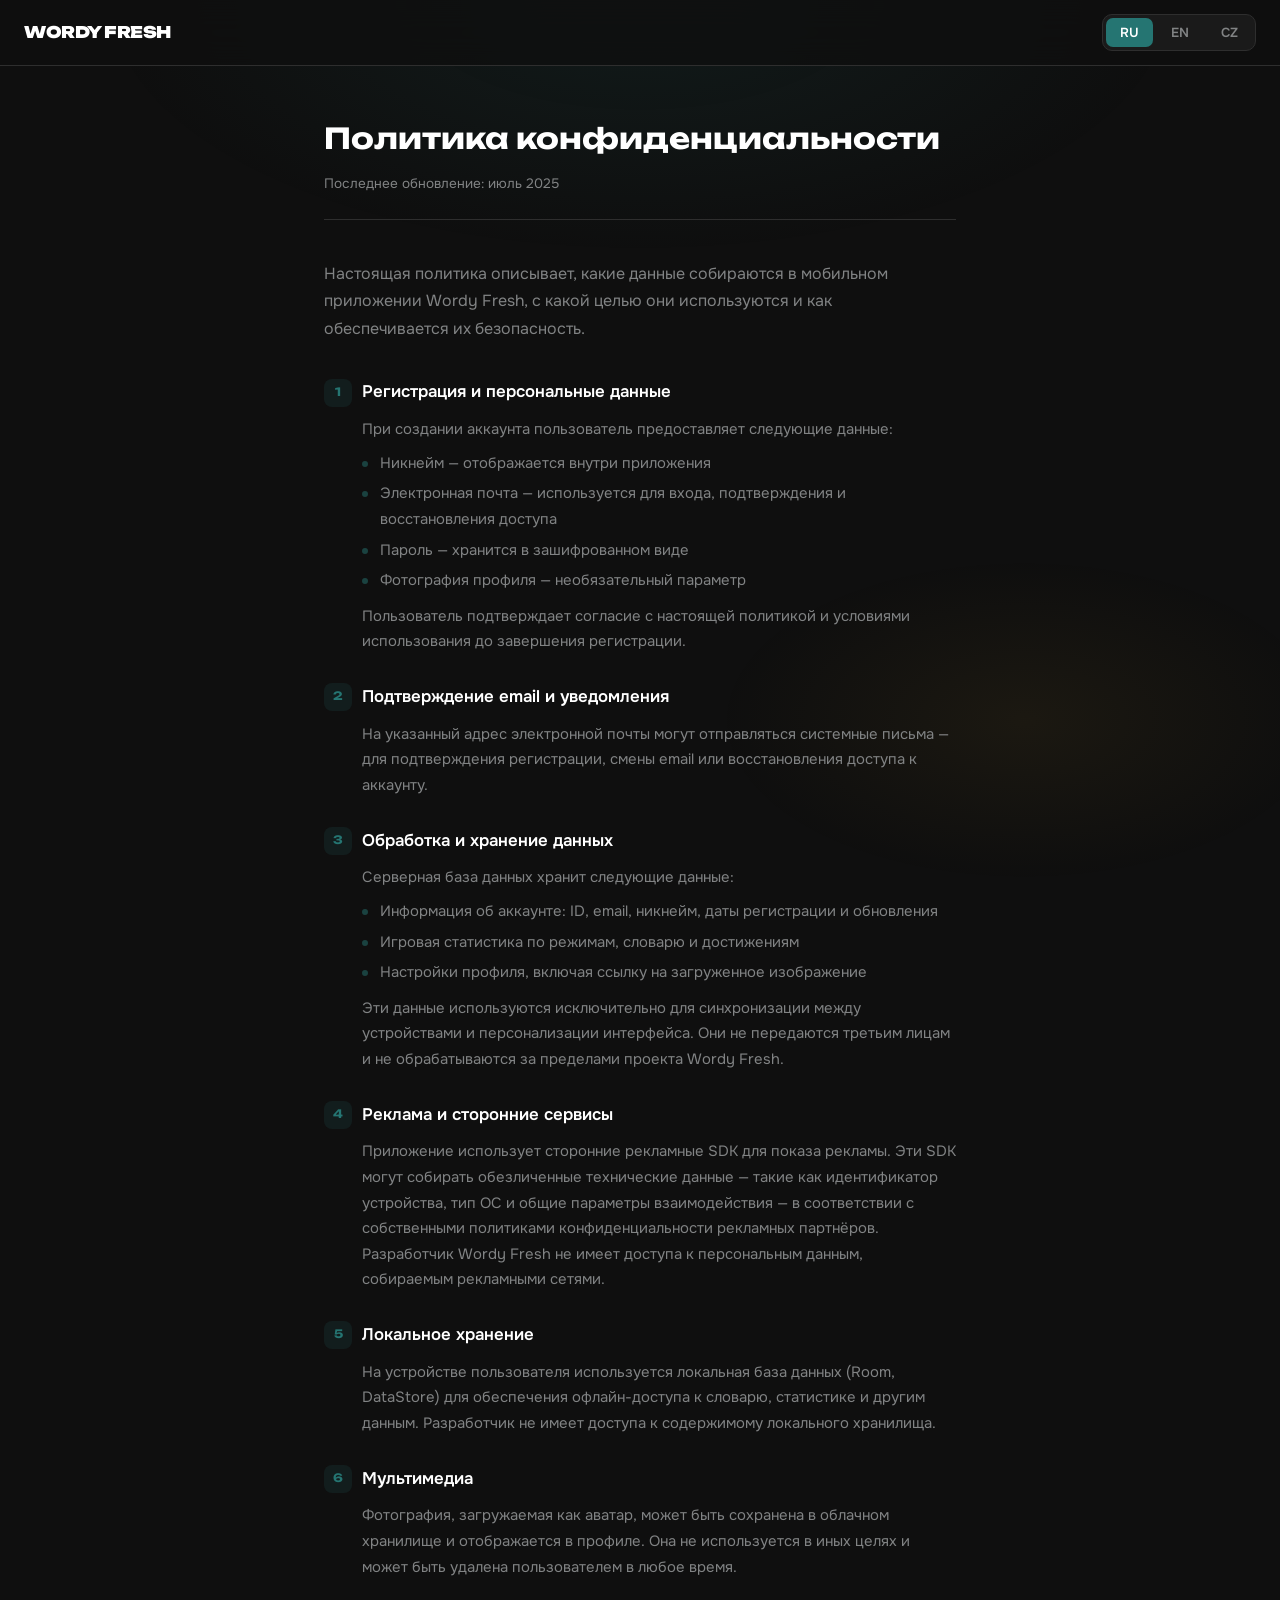
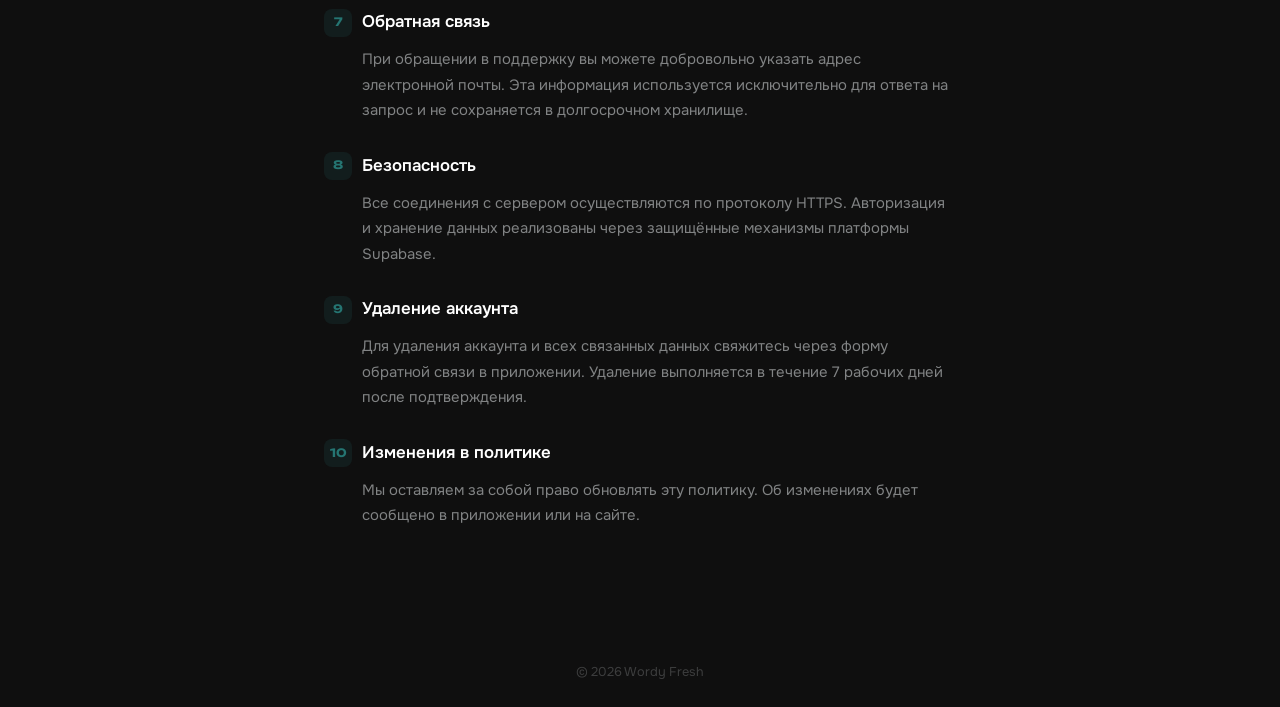
==== commit dcec0f00: "Update privacy_policy.html" ====
--- a/privacy_policy.html
+++ b/privacy_policy.html
@@ -6,217 +6,7 @@
   <title>Wordy Fresh — Privacy Policy</title>
   <link rel="icon" type="image/png" href="img/icon_app_without_bg.png">
   <link href="https://fonts.googleapis.com/css2?family=Unbounded:wght@700;900&family=Onest:wght@400;600&display=swap" rel="stylesheet">
-  <style>
-    *, *::before, *::after { margin: 0; padding: 0; box-sizing: border-box; }
-
-    :root {
-      --bg: #0f0f0f;
-      --surface: #1a1a1a;
-      --border: #2e2e2e;
-      --green: #257572;
-      --yellow: #E4AF34;
-      --gray: #595959;
-      --text: #ffffff;
-      --muted: #818384;
-    }
-
-    body {
-      font-family: 'Onest', sans-serif;
-      background: var(--bg);
-      color: var(--text);
-      line-height: 1.72;
-      min-height: 100dvh;
-      position: relative;
-    }
-
-    body::before {
-      content: '';
-      position: fixed;
-      inset: 0;
-      background:
-        radial-gradient(ellipse 60% 40% at 50% 0%, rgba(37,117,114,0.12) 0%, transparent 70%),
-        radial-gradient(ellipse 40% 30% at 80% 80%, rgba(228,175,52,0.06) 0%, transparent 60%);
-      pointer-events: none;
-    }
-
-    .top-bar {
-      position: sticky;
-      top: 0;
-      z-index: 10;
-      display: flex;
-      align-items: center;
-      justify-content: space-between;
-      padding: 14px 24px;
-      background: rgba(15, 15, 15, 0.82);
-      backdrop-filter: blur(16px);
-      -webkit-backdrop-filter: blur(16px);
-      border-bottom: 1px solid var(--border);
-    }
-
-    .logo {
-      font-family: 'Unbounded', sans-serif;
-      font-size: 1rem;
-      font-weight: 900;
-      letter-spacing: -0.5px;
-    }
-
-    .lang-switch {
-      display: flex;
-      gap: 4px;
-      background: var(--surface);
-      border: 1px solid var(--border);
-      border-radius: 10px;
-      padding: 3px;
-    }
-
-    .lang-btn {
-      font-family: 'Onest', sans-serif;
-      font-size: 0.82rem;
-      font-weight: 600;
-      padding: 6px 14px;
-      border: none;
-      border-radius: 7px;
-      background: transparent;
-      color: var(--muted);
-      cursor: pointer;
-      transition: opacity 0.15s, transform 0.15s, background 0.15s, color 0.15s;
-    }
-
-    .lang-btn:hover { color: var(--text); }
-    .lang-btn:active { opacity: 0.8; transform: scale(0.96); }
-    .lang-btn.active { background: var(--green); color: #fff; }
-
-    .wrapper {
-      max-width: 680px;
-      margin: 0 auto;
-      padding: 48px 24px 80px;
-      position: relative;
-      z-index: 1;
-    }
-
-    .page-title {
-      font-family: 'Unbounded', sans-serif;
-      font-size: clamp(1.3rem, 4vw, 1.8rem);
-      font-weight: 700;
-      margin-bottom: 8px;
-    }
-
-    .updated {
-      font-size: 0.85rem;
-      color: var(--muted);
-      margin-bottom: 40px;
-      padding-bottom: 24px;
-      border-bottom: 1px solid var(--border);
-    }
-
-    .intro {
-      font-size: 1rem;
-      color: var(--muted);
-      margin-bottom: 36px;
-    }
-
-    .section { margin-bottom: 28px; }
-
-    .section-heading {
-      display: flex;
-      align-items: center;
-      margin-bottom: 10px;
-    }
-
-    .section-number {
-      display: inline-flex;
-      align-items: center;
-      justify-content: center;
-      width: 28px;
-      height: 28px;
-      font-family: 'Unbounded', sans-serif;
-      font-size: 0.72rem;
-      font-weight: 700;
-      color: var(--green);
-      background: rgba(37, 117, 114, 0.15);
-      border-radius: 8px;
-      margin-right: 10px;
-      flex-shrink: 0;
-    }
-
-    .section h2 {
-      font-family: 'Onest', sans-serif;
-      font-size: 1.05rem;
-      font-weight: 600;
-    }
-
-    .section p,
-    .section ul {
-      color: var(--muted);
-      font-size: 0.93rem;
-      padding-left: 38px;
-    }
-
-    .section ul {
-      list-style: none;
-      margin-top: 8px;
-    }
-
-    .section ul li {
-      position: relative;
-      padding-left: 18px;
-      margin-bottom: 5px;
-    }
-
-    .section ul li::before {
-      content: '';
-      position: absolute;
-      left: 0;
-      top: 10px;
-      width: 6px;
-      height: 6px;
-      border-radius: 50%;
-      background: var(--green);
-      opacity: 0.5;
-    }
-
-    .section p + p,
-    .section ul + p {
-      margin-top: 10px;
-    }
-
-    .lang-content { display: none; }
-    .lang-content.visible { display: block; }
-
-    .footer {
-      text-align: center;
-      padding: 24px;
-      font-size: 0.8rem;
-      color: var(--muted);
-      opacity: 0.4;
-    }
-
-    .lang-content.visible .section {
-      animation: fadeUp 0.35s ease both;
-    }
-    .lang-content.visible .section:nth-child(2) { animation-delay: 0.03s; }
-    .lang-content.visible .section:nth-child(3) { animation-delay: 0.06s; }
-    .lang-content.visible .section:nth-child(4) { animation-delay: 0.09s; }
-    .lang-content.visible .section:nth-child(5) { animation-delay: 0.12s; }
-    .lang-content.visible .section:nth-child(6) { animation-delay: 0.15s; }
-    .lang-content.visible .section:nth-child(7) { animation-delay: 0.18s; }
-    .lang-content.visible .section:nth-child(8) { animation-delay: 0.21s; }
-    .lang-content.visible .section:nth-child(9) { animation-delay: 0.24s; }
-    .lang-content.visible .section:nth-child(10) { animation-delay: 0.27s; }
-    .lang-content.visible .section:nth-child(11) { animation-delay: 0.30s; }
-
-    @keyframes fadeUp {
-      from { opacity: 0; transform: translateY(16px); }
-      to   { opacity: 1; transform: translateY(0); }
-    }
-
-    @media (max-width: 480px) {
-      .top-bar { padding: 12px 16px; }
-      .wrapper { padding: 32px 18px 60px; }
-      .lang-btn { padding: 5px 10px; font-size: 0.78rem; }
-      .section p, .section ul { padding-left: 0; }
-    }
-  </style>
+  <link rel="stylesheet" href="style/style2.css">
 </head>
 <body>
 
--- a/style/style2.css
+++ b/style/style2.css
@@ -0,0 +1,209 @@
+*, *::before, *::after { margin: 0; padding: 0; box-sizing: border-box; }
+
+    :root {
+      --bg: #0f0f0f;
+      --surface: #1a1a1a;
+      --border: #2e2e2e;
+      --green: #257572;
+      --yellow: #E4AF34;
+      --gray: #595959;
+      --text: #ffffff;
+      --muted: #818384;
+    }
+
+    body {
+      font-family: 'Onest', sans-serif;
+      background: var(--bg);
+      color: var(--text);
+      line-height: 1.72;
+      min-height: 100dvh;
+      position: relative;
+    }
+
+    body::before {
+      content: '';
+      position: fixed;
+      inset: 0;
+      background:
+        radial-gradient(ellipse 60% 40% at 50% 0%, rgba(37,117,114,0.12) 0%, transparent 70%),
+        radial-gradient(ellipse 40% 30% at 80% 80%, rgba(228,175,52,0.06) 0%, transparent 60%);
+      pointer-events: none;
+    }
+
+    .top-bar {
+      position: sticky;
+      top: 0;
+      z-index: 10;
+      display: flex;
+      align-items: center;
+      justify-content: space-between;
+      padding: 14px 24px;
+      background: rgba(15, 15, 15, 0.82);
+      backdrop-filter: blur(16px);
+      -webkit-backdrop-filter: blur(16px);
+      border-bottom: 1px solid var(--border);
+    }
+
+    .logo {
+      font-family: 'Unbounded', sans-serif;
+      font-size: 1rem;
+      font-weight: 900;
+      letter-spacing: -0.5px;
+    }
+
+    .lang-switch {
+      display: flex;
+      gap: 4px;
+      background: var(--surface);
+      border: 1px solid var(--border);
+      border-radius: 10px;
+      padding: 3px;
+    }
+
+    .lang-btn {
+      font-family: 'Onest', sans-serif;
+      font-size: 0.82rem;
+      font-weight: 600;
+      padding: 6px 14px;
+      border: none;
+      border-radius: 7px;
+      background: transparent;
+      color: var(--muted);
+      cursor: pointer;
+      transition: opacity 0.15s, transform 0.15s, background 0.15s, color 0.15s;
+    }
+
+    .lang-btn:hover { color: var(--text); }
+    .lang-btn:active { opacity: 0.8; transform: scale(0.96); }
+    .lang-btn.active { background: var(--green); color: #fff; }
+
+    .wrapper {
+      max-width: 680px;
+      margin: 0 auto;
+      padding: 48px 24px 80px;
+      position: relative;
+      z-index: 1;
+    }
+
+    .page-title {
+      font-family: 'Unbounded', sans-serif;
+      font-size: clamp(1.3rem, 4vw, 1.8rem);
+      font-weight: 700;
+      margin-bottom: 8px;
+    }
+
+    .updated {
+      font-size: 0.85rem;
+      color: var(--muted);
+      margin-bottom: 40px;
+      padding-bottom: 24px;
+      border-bottom: 1px solid var(--border);
+    }
+
+    .intro {
+      font-size: 1rem;
+      color: var(--muted);
+      margin-bottom: 36px;
+    }
+
+    .section { margin-bottom: 28px; }
+
+    .section-heading {
+      display: flex;
+      align-items: center;
+      margin-bottom: 10px;
+    }
+
+    .section-number {
+      display: inline-flex;
+      align-items: center;
+      justify-content: center;
+      width: 28px;
+      height: 28px;
+      font-family: 'Unbounded', sans-serif;
+      font-size: 0.72rem;
+      font-weight: 700;
+      color: var(--green);
+      background: rgba(37, 117, 114, 0.15);
+      border-radius: 8px;
+      margin-right: 10px;
+      flex-shrink: 0;
+    }
+
+    .section h2 {
+      font-family: 'Onest', sans-serif;
+      font-size: 1.05rem;
+      font-weight: 600;
+    }
+
+    .section p,
+    .section ul {
+      color: var(--muted);
+      font-size: 0.93rem;
+      padding-left: 38px;
+    }
+
+    .section ul {
+      list-style: none;
+      margin-top: 8px;
+    }
+
+    .section ul li {
+      position: relative;
+      padding-left: 18px;
+      margin-bottom: 5px;
+    }
+
+    .section ul li::before {
+      content: '';
+      position: absolute;
+      left: 0;
+      top: 10px;
+      width: 6px;
+      height: 6px;
+      border-radius: 50%;
+      background: var(--green);
+      opacity: 0.5;
+    }
+
+    .section p + p,
+    .section ul + p {
+      margin-top: 10px;
+    }
+
+    .lang-content { display: none; }
+    .lang-content.visible { display: block; }
+
+    .footer {
+      text-align: center;
+      padding: 24px;
+      font-size: 0.8rem;
+      color: var(--muted);
+      opacity: 0.4;
+    }
+
+    .lang-content.visible .section {
+      animation: fadeUp 0.35s ease both;
+    }
+    .lang-content.visible .section:nth-child(2) { animation-delay: 0.03s; }
+    .lang-content.visible .section:nth-child(3) { animation-delay: 0.06s; }
+    .lang-content.visible .section:nth-child(4) { animation-delay: 0.09s; }
+    .lang-content.visible .section:nth-child(5) { animation-delay: 0.12s; }
+    .lang-content.visible .section:nth-child(6) { animation-delay: 0.15s; }
+    .lang-content.visible .section:nth-child(7) { animation-delay: 0.18s; }
+    .lang-content.visible .section:nth-child(8) { animation-delay: 0.21s; }
+    .lang-content.visible .section:nth-child(9) { animation-delay: 0.24s; }
+    .lang-content.visible .section:nth-child(10) { animation-delay: 0.27s; }
+    .lang-content.visible .section:nth-child(11) { animation-delay: 0.30s; }
+
+    @keyframes fadeUp {
+      from { opacity: 0; transform: translateY(16px); }
+      to   { opacity: 1; transform: translateY(0); }
+    }
+
+    @media (max-width: 480px) {
+      .top-bar { padding: 12px 16px; }
+      .wrapper { padding: 32px 18px 60px; }
+      .lang-btn { padding: 5px 10px; font-size: 0.78rem; }
+      .section p, .section ul { padding-left: 0; }
+    }
